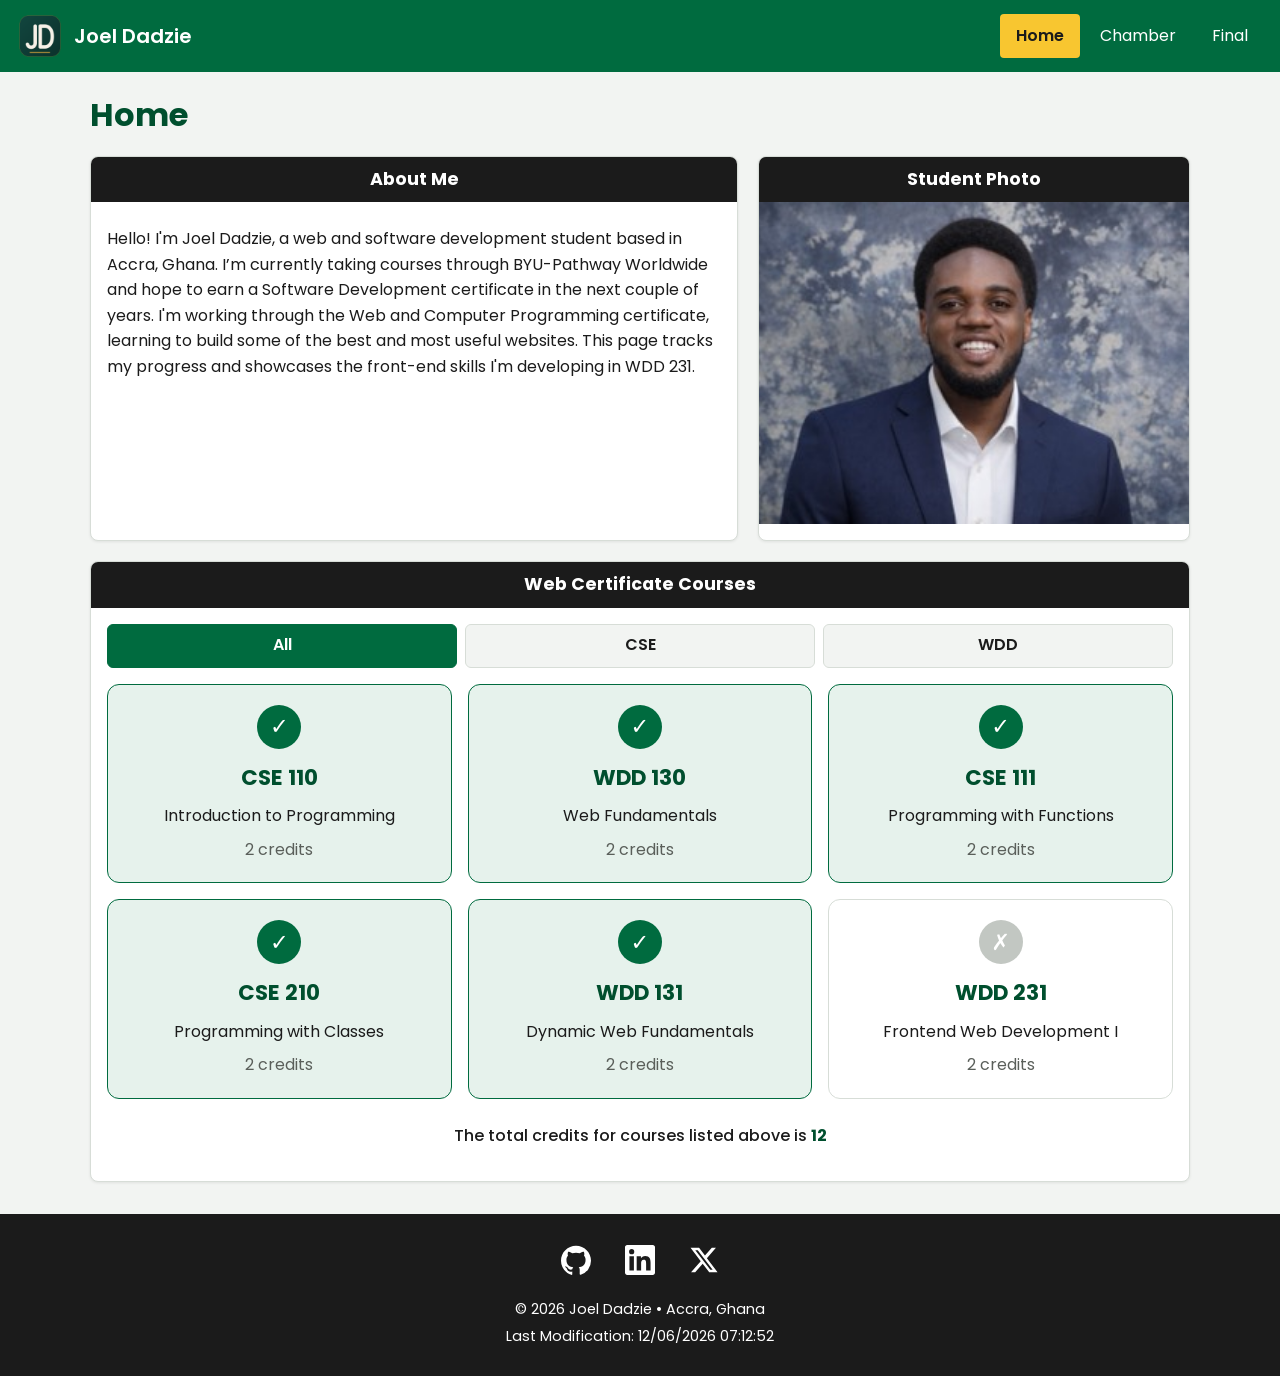
==== index.html @ 7070ebc7 "final changes." ====
<!DOCTYPE html>
<html lang="en">

<head>
  <meta charset="UTF-8">
  <meta name="viewport" content="width=device-width, initial-scale=1.0">
  <title>Joel Dadzie | WDD 231 Home</title>
  <meta name="description"
    content="WDD 231 course home page for Joel Dadzie, a web and software development student in Accra, Ghana. The page also includes the Web and Computer Programming certificate course list.">
  <meta name="author" content="Joel Dadzie">

  <link rel="preconnect" href="https://fonts.googleapis.com">
  <link rel="preconnect" href="https://fonts.gstatic.com" crossorigin>
  <link href="https://fonts.googleapis.com/css2?family=Poppins:wght@400;500;600;700&display=swap" rel="stylesheet">

  <link rel="stylesheet" href="styles/normalize.css">
  <link rel="stylesheet" href="styles/small.css">
  <link rel="stylesheet" href="styles/larger.css">

  <script src="scripts/navigation.js" defer></script>
  <script src="scripts/date.js" defer></script>
  <script src="scripts/course.js" defer></script>
</head>

<body>
  <header class="jd-header">
    <div class="jd-brand">
      <img src="images/JD-logo.png" alt="Joel Dadzie logo" class="logo" width="48" height="48">
      <span class="jd-name">Joel Dadzie</span>
    </div>
    <button id="menu-button" class="menu-button" aria-label="Toggle navigation menu" aria-expanded="false"
      aria-controls="primary-nav"></button>
    <nav id="primary-nav" class="primary-nav" aria-label="Primary">
      <ul>
        <li><a href="index.html" class="current" aria-current="page">Home</a></li>
        <li><a href="#">Chamber</a></li>
        <li><a href="#">Final</a></li>
      </ul>
    </nav>
  </header>

  <main>
    <h1>Home</h1>

    <div class="home-grid">
      <section class="card about">
        <h2>About Me</h2>
        <p>
          Hello! I'm Joel Dadzie, a web and software development student based in
          Accra, Ghana. I’m currently taking courses through BYU-Pathway Worldwide and
          hope to earn a Software Development certificate in the next couple of years.
          I'm working through the Web and Computer Programming
          certificate, learning to build some of the best and most useful
          websites. This page tracks my progress and showcases the front-end
          skills I'm developing in WDD 231.
        </p>
      </section>

      <section class="card photo">
        <h2>Student Photo</h2>
        <img src="images/myportraitactual.jpeg" alt="Portrait of Joel Dadzie" class="student-photo" width="600"
          height="450" loading="lazy">
      </section>

      <section class="card courses">
        <h2>Web Certificate Courses</h2>

        <div class="filter-buttons" role="group" aria-label="Filter courses">
          <button type="button" class="filter active" data-filter="all">All</button>
          <button type="button" class="filter" data-filter="cse">CSE</button>
          <button type="button" class="filter" data-filter="wdd">WDD</button>
        </div>

        <div id="course-cards" class="course-cards"></div>

        <p class="credits">The total credits for courses listed above is
          <span id="credit-total">0</span>
        </p>
      </section>
    </div>
  </main>

  <footer class="jd-footer">
    <div class="social">
      <a href="https://github.com/humminggbird" aria-label="Joel Dadzie on GitHub" target="_blank" rel="noopener">
        <img src="images/github.svg" alt="GitHub" width="30" height="30">
      </a>
      <a href="https://linkedin.com/in/joel-dadzie/" aria-label="Joel Dadzie on LinkedIn" target="_blank"
        rel="noopener">
        <img src="images/linkedin.svg" alt="LinkedIn" width="30" height="30">
      </a>
      <a href="https://x.com/" aria-label="I don't have an X account." target="_blank" rel="noopener">
        <img src="images/x.svg" alt="X" width="30" height="30">
      </a>
    </div>
    <p class="copyright">&copy; <span id="currentyear"></span> Joel Dadzie &bull; Accra, Ghana</p>
    <p id="lastModified">Last Modification: </p>
  </footer>
</body>

</html>
---- styles/small.css ----
:root {
  --green: #006b3f;
  --green-dark: #004f2e;
  --gold: #f8c630;
  --red: #ce1126;
  --ink: #1b1b1b;
  --paper: #ffffff;
  --surface: #f2f4f2;
  --muted: #5a5f5a;
  --border: #d7ddd7;

  --heading-font: "Poppins", system-ui, sans-serif;
  --body-font: "Poppins", system-ui, sans-serif;
}

* {
  box-sizing: border-box;
}

body {
  font-family: var(--body-font);
  color: var(--ink);
  background-color: var(--surface);
  line-height: 1.6;
}

h1, h2 {
  font-family: var(--heading-font);
  line-height: 1.2;
}

img {
  max-width: 100%;
  height: auto;
  display: block;
}

.jd-header {
  display: grid;
  grid-template-columns: 1fr auto;
  align-items: center;
  gap: 0.5rem;
  padding: 0.75rem 1rem;
  background-color: var(--green);
  color: var(--paper);
}

.jd-brand {
  display: flex;
  align-items: center;
  gap: 0.6rem;
}

.logo {
  width: 48px;
  height: 48px;
}

.jd-name {
  font-family: var(--heading-font);
  font-weight: 600;
  font-size: 1.25rem;
}

.menu-button {
  min-width: 44px;
  min-height: 44px;
  font-size: 1.6rem;
  line-height: 1;
  color: var(--paper);
  background: transparent;
  border: 0;
  cursor: pointer;
}

.menu-button::before {
  content: "\2630";
}

.menu-button.open::before {
  content: "\00D7";
}

.primary-nav {
  grid-column: 1 / -1;
}

.primary-nav ul {
  list-style: none;
  margin: 0;
  padding: 0;
  display: none;
  flex-direction: column;
}

.primary-nav ul.show {
  display: flex;
}

.primary-nav a {
  display: block;
  min-height: 44px;
  padding: 0.75rem 0.5rem;
  color: var(--paper);
  text-decoration: none;
  border-top: 1px solid rgba(255, 255, 255, 0.15);
}

.primary-nav a:hover,
.primary-nav a:focus {
  background-color: var(--green-dark);
}

.primary-nav a.current {
  background-color: var(--gold);
  color: var(--ink);
  font-weight: 600;
}

main {
  width: min(100% - 2rem, 1100px);
  margin: 1.5rem auto;
}

main h1 {
  color: var(--green-dark);
  margin-top: 0;
}

.home-grid {
  display: grid;
  gap: 1.25rem;
}

.card {
  background-color: var(--paper);
  border: 1px solid var(--border);
  border-radius: 8px;
  overflow: hidden;
  box-shadow: 0 1px 3px rgba(0, 0, 0, 0.08);
}

.card h2 {
  margin: 0;
  padding: 0.75rem 1rem;
  background-color: var(--ink);
  color: var(--paper);
  font-size: 1.1rem;
  text-align: center;
}

.card p,
.card .filter-buttons,
.card .course-cards,
.card .credits {
  padding-left: 1rem;
  padding-right: 1rem;
}

.card.about p {
  padding-top: 0.5rem;
  padding-bottom: 1rem;
}

.photo {
  padding-bottom: 1rem;
}

.student-photo {
  width: 100%;
  height: auto;
  aspect-ratio: 4 / 3;
  object-fit: cover;
}

.filter-buttons {
  display: flex;
  gap: 0.5rem;
  padding-top: 1rem;
}

.filter {
  flex: 1;
  min-height: 44px;
  padding: 0.5rem;
  font-family: var(--heading-font);
  font-weight: 600;
  color: var(--ink);
  background-color: var(--surface);
  border: 1px solid var(--border);
  border-radius: 6px;
  cursor: pointer;
}

.filter:hover,
.filter:focus {
  border-color: var(--green);
}

.filter.active {
  background-color: var(--green);
  color: var(--paper);
  border-color: var(--green);
}

.course-cards {
  display: grid;
  grid-template-columns: repeat(auto-fill, minmax(200px, 1fr));
  gap: 1rem;
  padding-top: 1rem;
}

.course {
  display: flex;
  flex-direction: column;
  align-items: center;
  text-align: center;
  padding: 1.25rem 1rem;
  border-radius: 12px;
  border: 1px solid var(--border);
  background-color: var(--paper);
}

.status {
  display: flex;
  align-items: center;
  justify-content: center;
  width: 44px;
  height: 44px;
  margin-bottom: 0.75rem;
  border-radius: 50%;
  background-color: #c2c7c2;
  color: var(--paper);
  font-size: 1.4rem;
  line-height: 1;
}

.course-code {
  margin: 0 0 0.5rem;
  font-family: var(--heading-font);
  font-size: 1.35rem;
  color: var(--green-dark);
}

.course-title {
  margin: 0 0 0.5rem;
  color: var(--ink);
}

.course-credit {
  margin: 0;
  color: var(--muted);
}

.course.completed {
  background-color: #e6f2ec;
  border-color: var(--green);
}

.course.completed .status {
  background-color: var(--green);
}

.credits {
  padding-top: 0.5rem;
  padding-bottom: 1rem;
  text-align: center;
  font-weight: 500;
}

#credit-total {
  color: var(--green-dark);
  font-weight: 700;
}

.jd-footer {
  background-color: var(--ink);
  color: var(--paper);
  text-align: center;
  padding: 1.5rem 1rem;
  margin-top: 2rem;
}

.social {
  display: flex;
  justify-content: center;
  column-gap: 1.25rem;
  margin-bottom: 1rem;
}

.social a {
  display: inline-flex;
  min-width: 44px;
  min-height: 44px;
  align-items: center;
  justify-content: center;
}

.jd-footer p {
  margin: 0.25rem 0;
  font-size: 0.9rem;
}
---- styles/larger.css ----
@media (min-width: 640px) {
  .jd-header {
    grid-template-columns: 1fr auto;
  }

  .menu-button {
    display: none;
  }

  .primary-nav {
    grid-column: auto;
  }

  .primary-nav ul {
    display: flex;
    flex-direction: row;
    justify-content: flex-end;
    gap: 0.25rem;
  }

  .primary-nav a {
    border-top: 0;
    border-radius: 4px;
    padding: 0.5rem 1rem;
    display: flex;
    align-items: center;
  }

  .home-grid {
    grid-template-columns: 1fr 1fr;
  }

  .about,
  .photo {
    grid-column: span 1;
  }

  .courses {
    grid-column: 1 / -1;
  }
}

@media (min-width: 960px) {
  .home-grid {
    grid-template-columns: 3fr 2fr;
  }

  .course-cards {
    grid-template-columns: repeat(3, 1fr);
  }
}
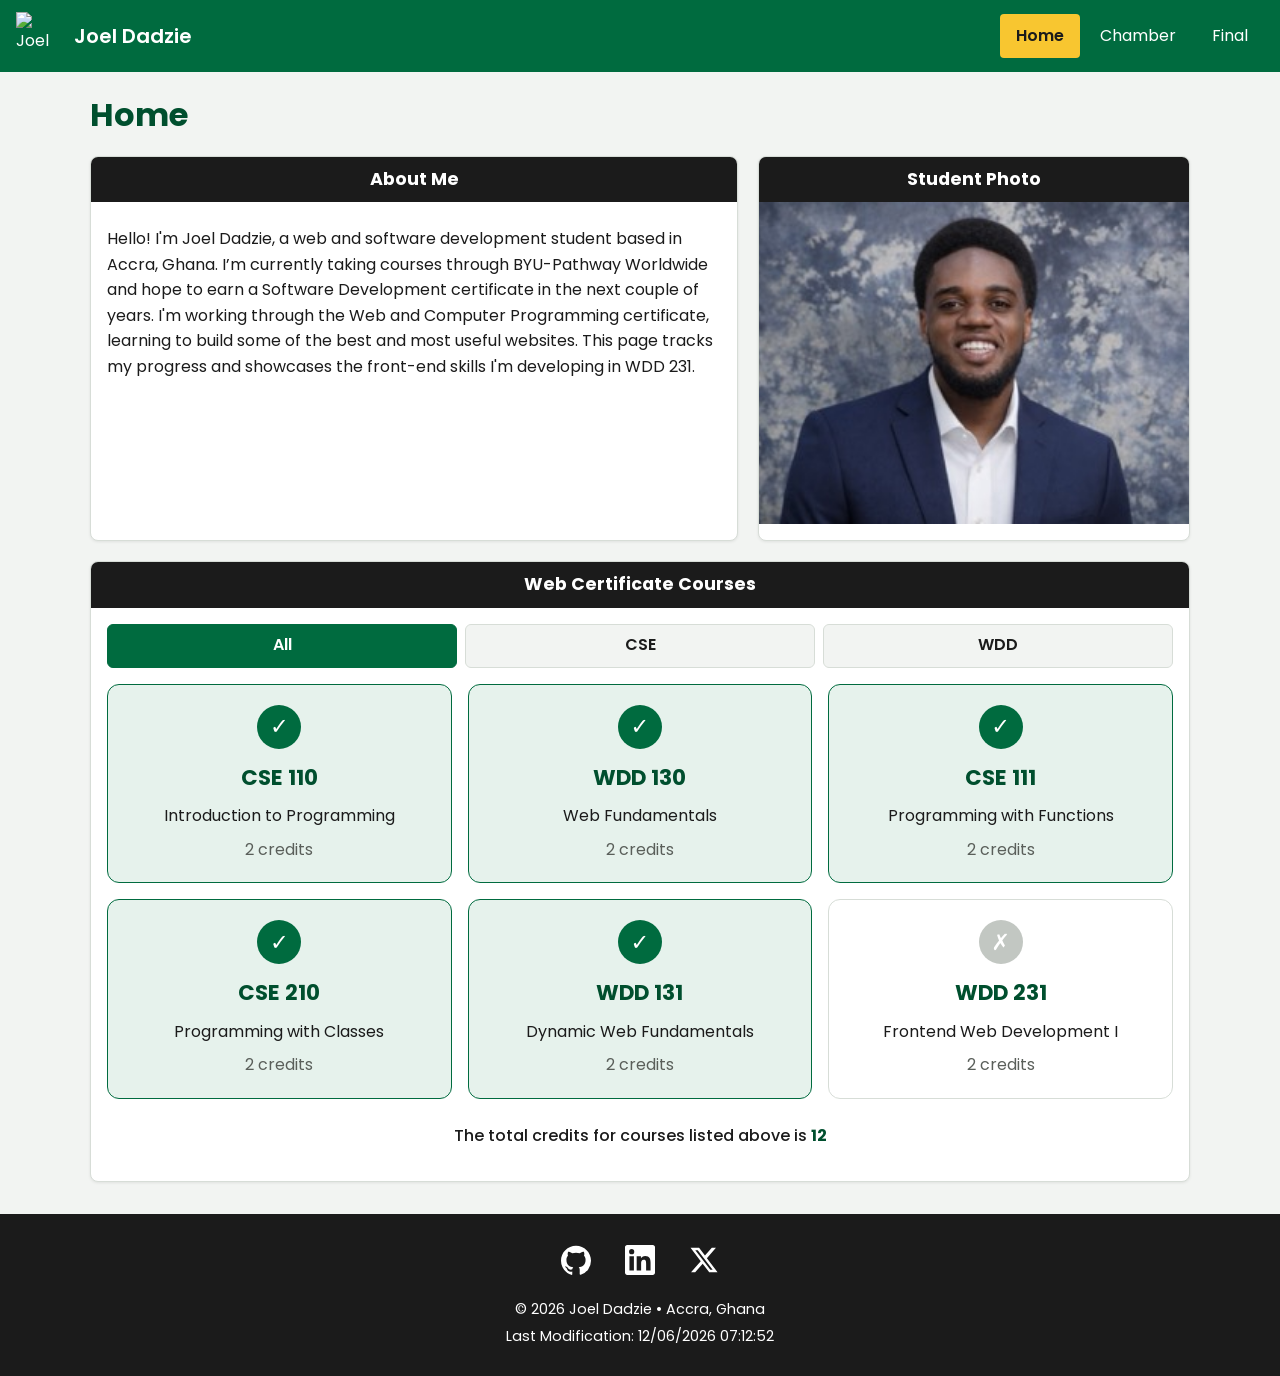
==== commit 079d72c9: "word count and image naming" ====
--- a/index.html
+++ b/index.html
@@ -6,7 +6,7 @@
   <meta name="viewport" content="width=device-width, initial-scale=1.0">
   <title>Joel Dadzie | WDD 231 Home</title>
   <meta name="description"
-    content="WDD 231 course home page for Joel Dadzie, a web and software development student in Accra, Ghana. The page also includes the Web and Computer Programming certificate course list.">
+    content="WDD 231 course home page for Joel Dadzie, a web and software development student in Accra, Ghana. The page includes the certificate's course list.">
   <meta name="author" content="Joel Dadzie">
 
   <link rel="preconnect" href="https://fonts.googleapis.com">
@@ -25,7 +25,7 @@
 <body>
   <header class="jd-header">
     <div class="jd-brand">
-      <img src="images/JD-logo.png" alt="Joel Dadzie logo" class="logo" width="48" height="48">
+      <img src="images/jd-logo.png" alt="Joel Dadzie logo" class="logo" width="48" height="48">
       <span class="jd-name">Joel Dadzie</span>
     </div>
     <button id="menu-button" class="menu-button" aria-label="Toggle navigation menu" aria-expanded="false"
@@ -90,7 +90,7 @@
         <img src="images/linkedin.svg" alt="LinkedIn" width="30" height="30">
       </a>
       <a href="https://x.com/" aria-label="I don't have an X account." target="_blank" rel="noopener">
-        <img src="images/x.svg" alt="X" width="30" height="30">
+        <img src="images/twitter.svg" alt="X" width="30" height="30">
       </a>
     </div>
     <p class="copyright">&copy; <span id="currentyear"></span> Joel Dadzie &bull; Accra, Ghana</p>
